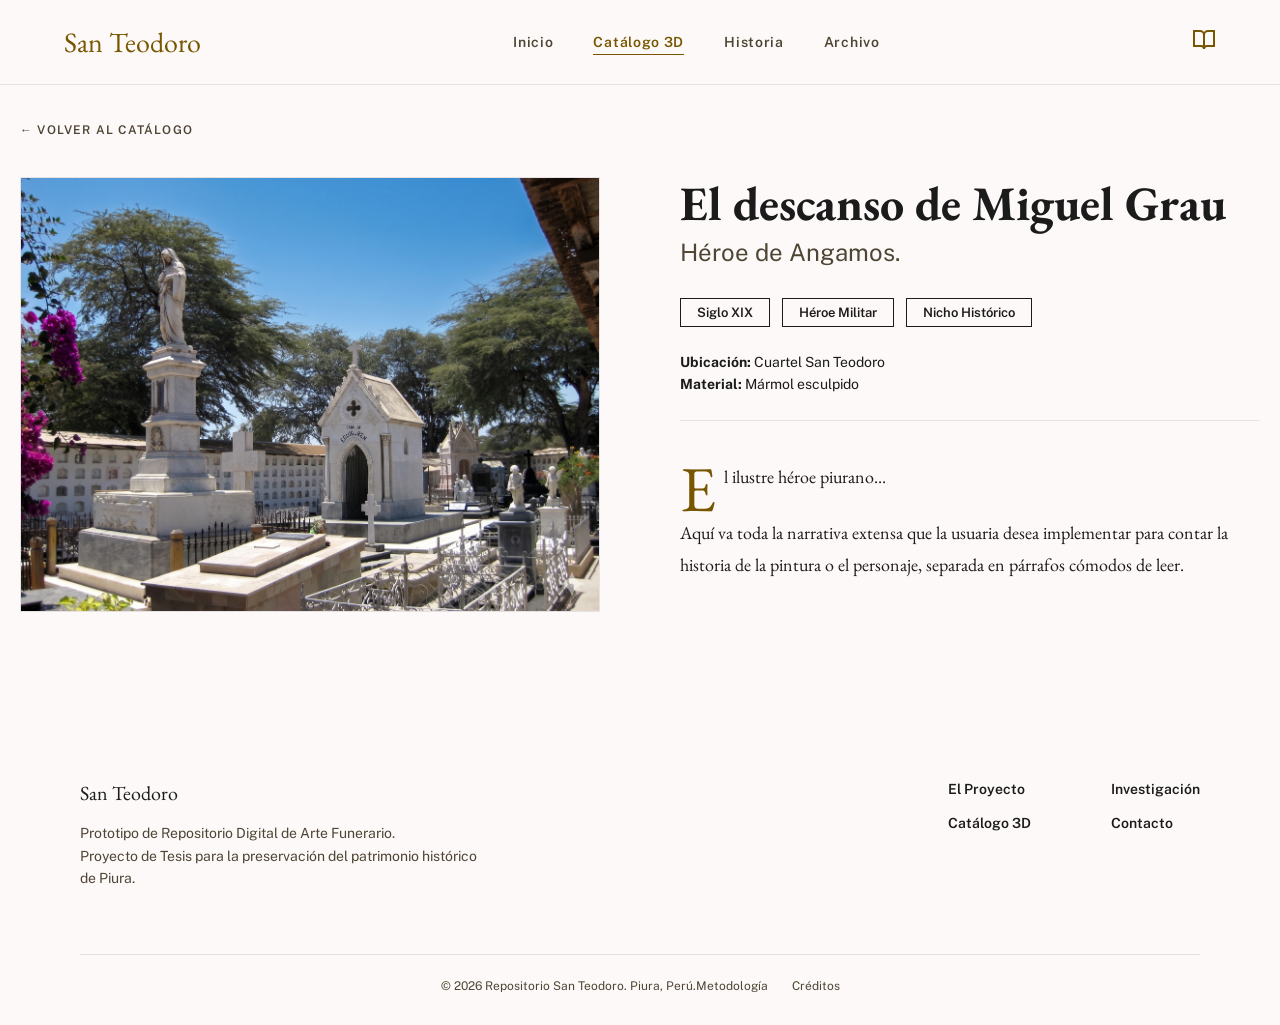
==== nicho.html @ 1ec659ae "Agregando nicho.html" ====
<!doctype html>
<html lang="es">
   <head>
      <meta charset="UTF-8" />
      <meta name="viewport" content="width=device-width, initial-scale=1.0" />
      <title>Mausoleo Eguiguren - San Teodoro</title>

      <link rel="preconnect" href="https://fonts.googleapis.com" />
      <link rel="preconnect" href="https://fonts.gstatic.com" crossorigin />
      <link
         href="https://fonts.googleapis.com/css2?family=EB+Garamond:wght@500&family=Public+Sans:wght@400;600&display=swap"
         rel="stylesheet"
      />
      <link rel="stylesheet" href="css/styles.css" />
   </head>

   <body class="grid-container">
      <header class="header">
         <div class="header__logo">San Teodoro</div>
         <nav class="header__nav nav">
            <ul class="nav__list">
               <li class="nav__item">
                  <a href="index.html" class="nav__link">Inicio</a>
               </li>
               <li class="nav__item">
                  <a href="index.html" class="nav__link nav__link--active"
                     >Catálogo 3D</a
                  >
               </li>
               <li class="nav__item">
                  <a href="#" class="nav__link">Historia</a>
               </li>
               <li class="nav__item">
                  <a href="#" class="nav__link">Archivo</a>
               </li>
            </ul>
         </nav>
         <div class="header__icon">
            <svg
               width="24"
               height="24"
               viewBox="0 0 24 24"
               fill="none"
               stroke="currentColor"
               stroke-width="2"
            >
               <path d="M2 3h6a4 4 0 0 1 4 4v14a3 3 0 0 0-3-3H2z"></path>
               <path d="M22 3h-6a4 4 0 0 0-4 4v14a3 3 0 0 1 3-3h7z"></path>
            </svg>
         </div>
      </header>
      <main class="main">
         <section class="narrative">
            <div class="narrative__container">
               <a href="index.html" class="artwork__back"
                  >&larr; VOLVER AL CATÁLOGO</a
               >

               <div class="narrative__grid">
                  <div class="narrative__media">
                     <img
                        src="img/fondo-cementerio.png"
                        alt="Nicho de un ilustre"
                        class="narrative__img"
                     />
                  </div>

                  <div class="narrative__content">
                     <h1 class="narrative__title">
                        El descanso de Miguel Grau
                     </h1>
                     <span class="narrative__subtitle">Héroe de Angamos.</span>

                     <div class="narrative__tags">
                        <span class="tag">Siglo XIX</span>
                        <span class="tag">Héroe Militar</span>
                        <span class="tag">Nicho Histórico</span>
                     </div>

                     <div class="narrative__brief">
                        <p><strong>Ubicación:</strong> Cuartel San Teodoro</p>
                        <p><strong>Material:</strong> Mármol esculpido</p>
                     </div>

                     <div class="narrative__story">
                        <p>
                           <span class="dropcap">E</span>l ilustre héroe
                           piurano...
                        </p>
                        <p>
                           Aquí va toda la narrativa extensa que la usuaria
                           desea implementar para contar la historia de la
                           pintura o el personaje, separada en párrafos cómodos
                           de leer.
                        </p>
                     </div>
                  </div>
               </div>
            </div>
         </section>
      </main>
      <footer class="footer">
         <div class="footer__container">
            <div class="footer__top">
               <div class="footer__brand">
                  <span class="footer__logo">San Teodoro</span>
                  <p class="footer__text">
                     Prototipo de Repositorio Digital de Arte Funerario.<br />Proyecto
                     de Tesis para la preservación del patrimonio histórico de
                     Piura.
                  </p>
               </div>
               <div class="footer__links-wrapper">
                  <ul class="footer__list">
                     <li><a href="#" class="footer__link">El Proyecto</a></li>
                     <li><a href="#" class="footer__link">Catálogo 3D</a></li>
                  </ul>
                  <ul class="footer__list">
                     <li><a href="#" class="footer__link">Investigación</a></li>
                     <li><a href="#" class="footer__link">Contacto</a></li>
                  </ul>
               </div>
            </div>
            <div class="footer__bottom">
               <span class="footer__copy"
                  >© 2026 Repositorio San Teodoro. Piura, Perú.</span
               >
               <div class="footer__legal">
                  <a href="#">Metodología</a>
                  <a href="#">Créditos</a>
               </div>
            </div>
         </div>
      </footer>
   </body>
</html>
---- css/styles.css ----
/* ==========================================================================
   1. TOKENS DE DISEÑO (Extraídos de tu DESIGN.md)
   ========================================================================== */
:root {
   /* Paleta de Colores */
   --color-background: #fcf9f8; /* Crema (Fondo principal) */
   --color-text-main: #1c1b1b; /* Negro Tipográfico */
   --color-text-muted: #4f4535; /* Gris oscuro */
   --color-primary-gold: #785600; /* Dorado Antiguo */
   --color-border-marble: #e5e2e1; /* Gris Mármol para líneas */

   /* Tipografías */
   --font-serif: "EB Garamond", serif; /* Para Títulos */
   --font-sans: "Public Sans", sans-serif; /* Para Textos y Menús */
}

* {
   margin: 0;
   padding: 0;
   box-sizing: border-box;
}

html,
body {
   height: 100%;
   background-color: var(--color-background); /* Aplicamos el tono Crema */
   color: var(--color-text-main);
   scroll-behavior: smooth;
}

/* ==========================================================================
   2. EL GRID GLOBAL (El cascarón de Dalto)
   ========================================================================== */
.grid-container {
   display: grid;
   grid-template-columns: 1fr;
   grid-template-rows: auto 1fr auto;
   min-height: 100vh;
   grid-template-areas:
      "header"
      "main"
      "footer";
}

/* Dejamos el Main y Footer con bordes temporales para no perderlos de vista */
/* .main {
   grid-area: main;
   border: 2px dashed #b3b3b3;
   padding: 20px;
   text-align: center;
} */

/* ==========================================================================
   3. ESTILOS DEL HEADER REAL
   ========================================================================== */
.header {
   grid-area: header;

   /* Efecto Pergamino/Glassmorphism pedido en tu DESIGN.md */
   background-color: rgba(252, 249, 248, 0.9);
   backdrop-filter: blur(20px);
   border-bottom: 1px solid var(--color-border-marble);

   /* Lo mantenemos pegado arriba al hacer scroll */
   position: fixed;
   top: 0;
   z-index: 1000;
   width: 100%;
   left: 0;

   /* FLEXBOX: Distribuye Logo(Izq), Menú(Centro) e Ícono(Der) */
   display: flex;
   justify-content: space-between;
   align-items: center;

   /* Espaciado interno según tu regla de "Aire" (Whitespace) */
   padding: 24px 64px;

   transition:
      background-color 0.3s ease,
      padding 0.3s ease,
      box-shadow 0.3s ease;
}

/* Esta clase se agregará dinámicamente con JavaScript */
.header--scrolled {
   background-color: rgba(
      252,
      249,
      248,
      0.98
   ); /* Casi sólido para que no se mezcle con el texto al bajar */
   padding: 16px 64px; /* Lo hacemos ligeramente más delgado */
   box-shadow: 0 4px 30px rgba(0, 0, 0, 0.08); /* Le damos una sombra elegante */
}

/* El Logo a la izquierda */
.header__logo {
   font-family: var(--font-serif);
   font-size: 28px;
   color: var(--color-primary-gold);
}

/* El Menú central */
.nav__list {
   display: flex;
   gap: 40px; /* Separación amplia y elegante entre enlaces */
   list-style: none;
}

.nav__link {
   font-family: var(--font-sans);
   font-size: 14px;
   font-weight: 600;
   color: var(--color-text-muted);
   text-decoration: none;
   letter-spacing: 0.05em;
   padding-bottom: 4px;
   transition: color 0.3s ease;
}

.nav__link:hover {
   color: var(--color-primary-gold);
}

/* El estilo de la página activa ("Inicio") con la línea dorada abajo */
.nav__link--active {
   color: var(--color-primary-gold);
   border-bottom: 1px solid var(--color-primary-gold);
}

/* El ícono a la derecha */
.header__icon svg {
   color: var(--color-primary-gold);
   cursor: pointer;
}

/* ==========================================================================
   4. HERO SECTION (Portada Principal)
   ========================================================================== */
.hero {
   position: relative; /* Necesario para posicionar el overlay (capa oscura) */
   min-height: 85vh;

   /* Imagen de fondo temporal (luego la cambias por tu foto local) */
   background-image: url("../img/fondo-cementerio.png");
   background-size: cover;
   background-position: center;

   /* FLEXBOX: Centra todo el bloque de texto */
   display: flex;
   justify-content: center;
   align-items: center;
   text-align: center;

   /* Quitamos cualquier borde o padding residual del contenedor grid anterior */
   margin: 0;
}

/* Capa de degradado (Gradient) para que el texto resalte y la imagen se funda con el fondo Crema abajo */
.hero__overlay {
   position: absolute;
   top: 0;
   left: 0;
   width: 100%;
   height: 100%;
   background: linear-gradient(
      to bottom,
      rgba(28, 27, 27, 0.6) 0%,
      /* Oscuro arriba */ rgba(28, 27, 27, 0.4) 65%,
      /* Medio oscuro al centro */ var(--color-background) 100%
         /* Termina fundiéndose con tu color Crema del DESIGN.md */
   );
   z-index: 1; /* Lo pone sobre la imagen, pero detrás del texto */
}

/* Contenedor del texto */
.hero__content {
   position: relative;
   z-index: 2; /* Lo pone por encima de la capa oscura */
   max-width: 800px;
   padding: 0 20px;
   color: var(--color-background); /* Texto claro */

   display: flex;
   flex-direction: column;
   align-items: center;
   gap: 16px; /* Espaciado entre elementos */
}

/* Tipografía de la etiqueta pequeña */
.hero__label {
   font-family: var(--font-sans);
   font-size: 14px;
   font-weight: 600;
   letter-spacing: 0.1em;
   color: var(--color-primary-gold);
}

/* Tipografía del título principal */
.hero__title {
   font-family: var(--font-serif);
   font-size: 44px;
   font-weight: 500;
   font-style: italic; /* Le da el toque elegante de tu captura */
   line-height: 1.1;
   margin-bottom: 8px;
}

/* Tipografía del párrafo */
.hero__text {
   font-family: var(--font-sans);
   font-size: 16px;
   line-height: 1.6;
   max-width: 650px;
   margin-bottom: 24px;
}

/* ==========================================================================
   5. BOTONES (Según DESIGN.md: 0px radius, estilo solemne)
   ========================================================================== */
.hero__actions {
   display: flex;
   gap: 16px; /* Separación entre los dos botones */
}

.btn {
   font-family: var(--font-sans);
   font-size: 14px;
   font-weight: 600;
   text-decoration: none;
   padding: 14px 32px;
   cursor: pointer;
   transition: all 0.3s ease;
   border-radius: 0; /* Clave de tu diseño: bordes completamente rectos */
}

/* Botón Principal (Fondo dorado) */
.btn--primary {
   background-color: var(--color-primary-gold);
   color: var(--color-background);
   border: 1px solid var(--color-primary-gold);
}

.btn--primary:hover {
   background-color: #614600; /* Un dorado un poco más oscuro */
   border-color: #614600;
}

/* Botón Secundario (Fondo transparente / "Ghost") */
.btn--secondary {
   background-color: rgba(
      255,
      255,
      255,
      0.1
   ); /* Ligeramente blanco transparente */
   color: var(--color-background);
   backdrop-filter: blur(5px);
   border: 1px solid rgba(255, 255, 255, 0.4);
}

.btn--secondary:hover {
   background-color: rgba(255, 255, 255, 0.2);
   border-color: var(--color-background);
}

/* ==========================================================================
   6. ABOUT SECTION (Un Museo a Cielo Abierto)
   ========================================================================== */
.about {
   /* Le damos bastante "aire" (espacio) arriba y abajo, según pide tu DESIGN.md */
   padding: 100px 20px;
   background-color: var(--color-background);

   /* Flexbox aquí nos sirve para centrar el contenedor principal en la pantalla */
   display: flex;
   justify-content: center;
}

.about__container {
   max-width: 1000px;
   width: 100%;

   /* FLEXBOX CARDINAL: Pone la columna de imagen y la de texto lado a lado */
   display: flex;
   align-items: center; /* Las centra verticalmente entre sí */
   gap: 80px; /* Una separación elegante entre la foto y el texto */
}

/* --- COLUMNA IZQUIERDA (Imagen) --- */
.about__image-wrapper {
   position: relative;
   flex: 0 0 40%; /* Le decimos que ocupe exactamente el 40% del ancho disponible */
}

/* El recuadro temporal (mientras pones tu foto real con la etiqueta <img>) */
.about__img-placeholder {
   position: relative;
   z-index: 2;
   background-color: #e5e5e5;
   height: 500px;
   display: flex;
   justify-content: center;
   align-items: center;
   color: var(--color-text-muted);
   border: 1px solid var(--color-border-marble);
   padding: 10px; /* Simula el paspartú blanco del diseño */
   background-clip: content-box;
}

/* El marco dorado decorativo desfasado */
.about__image-frame {
   position: absolute;
   top: 20px; /* Lo empuja hacia abajo */
   left: 20px; /* Lo empuja hacia la derecha */
   width: 100%;
   height: 100%;
   border: 1px solid var(--color-primary-gold);
   z-index: 1; /* Se queda por debajo de la foto */
}

/* --- COLUMNA DERECHA (Texto) --- */
.about__content {
   flex: 1; /* Le decimos que ocupe el resto del espacio disponible (el 60% restante) */
   display: flex;
   flex-direction: column;
   gap: 24px; /* Separación uniforme entre título, párrafos y estadísticas */
}

.about__title {
   font-family: var(--font-serif);
   font-size: 32px;
   font-weight: 500;
   color: var(--color-text-main);
}

.about__text {
   font-family: var(--font-sans);
   font-size: 16px;
   color: var(--color-text-muted);
   line-height: 1.8;
}

/* --- ESTADÍSTICAS --- */
.about__stats {
   display: flex;
   gap: 60px; /* Separa los dos bloques de números */
   margin-top: 20px;
   border-left: 2px solid var(--color-primary-gold); /* La línea dorada vertical a la izquierda */
   padding-left: 24px;
}

.stat {
   display: flex;
   flex-direction: column;
   gap: 4px;
}

/* .stat__number {
   font-family: var(--font-serif);
   font-size: 28px;
   color: var(--color-primary-gold);
} */

.stat__label {
   font-family: var(--font-sans);
   font-size: 14px;
   text-transform: uppercase;
   letter-spacing: 0.05em;
   font-weight: 600;
   color: var(--color-text-muted);
}

/* ==========================================================================
   7. CATALOG SECTION (Personajes Ilustres)
   ========================================================================== */
.catalog {
   /* stack-lg: Espaciado generoso entre secciones */
   padding: 80px 20px;
   background-color: var(--color-background);
   display: flex;
   flex-direction: column;
   align-items: center;
   gap: 50px; /* Distancia entre la cabecera y la cuadrícula de tarjetas */
}

.catalog__header {
   text-align: center;
   display: flex;
   flex-direction: column;
   align-items: center;
   gap: 12px;
}

.catalog__subtitle {
   font-family: var(--font-sans);
   font-size: 12px;
   font-weight: 600;
   letter-spacing: 0.1em;
   color: var(--color-text-muted);
}

.catalog__title {
   font-family: var(--font-serif);
   font-size: 36px;
   font-weight: 500;
   color: var(--color-text-main);
}

/* La línea dorada decorativa debajo del título */
.catalog__divider {
   width: 60px;
   height: 1px;
   background-color: var(--color-primary-gold);
}

/* --- LA CUADRÍCULA (CSS Grid) --- */
.catalog__grid {
   display: grid;
   /* Divide el espacio en 3 columnas exactamente iguales (1fr cada una) */
   grid-template-columns: repeat(3, 1fr);
   gap: 32px; /* Gutter exacto de tu DESIGN.md */
   max-width: 1200px; /* Ancho máximo permitido para el contenedor */
   width: 100%;
}

/* --- LA TARJETA --- */
.card {
   background-color: #f6f3f2; /* Un tono sutil para separar la tarjeta del fondo */
   border: 1px solid var(--color-border-marble); /* Línea fina Gris Mármol */
   border-radius: 0; /* Esquinas completamente rectas (0px) */

   /* FLEXBOX: Organiza el contenido interno en una columna vertical */
   display: flex;
   flex-direction: column;
   transition: border-color 0.3s ease; /* Transición suave para el hover */
}

/* Efecto interactivo del manual de estilos */
.card:hover {
   border-color: var(--color-primary-gold); /* Cambia a dorado antiguo */
}

/* Contenedor de la foto dentro de la tarjeta */
.card__image-wrapper {
   width: 100%;
   padding: 10px 10px 0 10px; /* "Aire" interno para que la imagen flote */
}

.card__img-placeholder {
   background-color: #e5e2e1;
   height: 380px;
   display: flex;
   justify-content: center;
   align-items: center;
   font-family: var(--font-sans);
   font-size: 12px;
   color: var(--color-text-muted);
   font-weight: 600;
}

/* Bloque de textos e información */
.card__content {
   padding: 24px;
   display: flex;
   flex-direction: column;
   gap: 12px;
   flex-grow: 1; /* Hace que el contenido se estire para que todas las tarjetas midan lo mismo */
}

/* Jerarquía Académica: Categoría en mayúsculas y dorado */
.card__category {
   font-family: var(--font-sans);
   font-size: 12px;
   font-weight: 600;
   letter-spacing: 0.05em;
   color: var(--color-primary-gold);
}

.card__name {
   font-family: var(--font-serif);
   font-size: 20px;
   font-weight: 500;
   color: var(--color-text-main);
}

.card__description {
   font-family: var(--font-sans);
   font-size: 15px;
   color: var(--color-text-muted);
   line-height: 1.6;
   margin-bottom: 8px;
}

/* Enlace "Ver Biografía" */
.card__link {
   font-family: var(--font-sans);
   font-size: 14px;
   font-weight: 600;
   color: var(--color-primary-gold);
   text-decoration: none;

   /* TRUCO FLEXBOX: Empuja automáticamente este enlace al fondo de la tarjeta, 
       haciendo que todos los enlaces queden perfectamente alineados abajo */
   margin-top: auto;

   display: inline-flex;
   align-items: center;
   transition: color 0.3s ease;
}

.card__link:hover {
   color: var(--color-text-main);
}

/* ==========================================================================
   8. CTA SECTION (Únase a la Preservación)
   ========================================================================== */
.cta {
   background-color: #ffffff; /* Blanco puro para crear una franja de contraste sutil */
   padding: 75px 20px;
   border-top: 1px solid var(--color-border-marble);
   border-bottom: 1px solid var(--color-border-marble);

   /* Flexbox para centrar el contenedor horizontalmente */
   display: flex;
   justify-content: center;
}

.cta__container {
   max-width: 800px; /* Hacemos la caja angosta para que el texto salte a dos líneas elegantes */

   /* FLEXBOX: Apila título, texto y enlace al centro */
   display: flex;
   flex-direction: column;
   align-items: center;
   text-align: center;
   gap: 24px;
}

.cta__title {
   font-family: var(--font-serif);
   font-size: 36px;
   font-style: italic; /* El toque elegante del título */
   font-weight: 500;
   color: var(--color-text-main);
}

.cta__text {
   font-family: var(--font-sans);
   font-size: 15px;
   color: var(--color-text-muted);
   line-height: 1.6;
}

/* El botón de texto sin bordes, solo con la línea inferior */
.cta__link {
   font-family: var(--font-sans);
   font-size: 13px;
   font-weight: 600;
   color: var(--color-primary-gold);
   text-decoration: none;
   text-transform: uppercase;
   letter-spacing: 0.1em;

   /* Creamos la línea inferior usando border, no underline, para mayor control */
   border-bottom: 1.5px solid var(--color-primary-gold);
   padding-bottom: 6px;
   margin-top: 16px;
   transition: all 0.3s ease;
}

.cta__link:hover {
   color: var(--color-text-main);
   border-color: var(--color-text-main);
}

/* ==========================================================================
   9. FOOTER (Pie de página)
   ========================================================================== */
.footer {
   grid-area: footer; /* Lo mantiene en su área del grid principal */
   background-color: var(--color-background);
   display: flex;
   justify-content: center;
   padding: 64px 20px 32px 20px;
}

.footer__container {
   max-width: 1120px;
   width: 100%;
   display: flex;
   flex-direction: column;
   gap: 64px; /* Separación entre el bloque de arriba y los créditos de abajo */
}

/* --- BLOQUE SUPERIOR (Marca y Links) --- */
.footer__top {
   display: flex;
   justify-content: space-between;
   align-items: flex-start;
}

.footer__brand {
   display: flex;
   flex-direction: column;
   gap: 16px;
   max-width: 400px;
}

.footer__logo {
   font-family: var(--font-serif);
   font-size: 20px;
   color: var(--color-text-main);
}

.footer__text {
   font-family: var(--font-sans);
   font-size: 14px;
   color: var(--color-text-muted);
   line-height: 1.6;
}

/* --- COLUMNAS DE ENLACES --- */
.footer__links-wrapper {
   display: flex;
   gap: 80px; /* Separación entre las dos columnas de links */
}

.footer__list {
   list-style: none;
   display: flex;
   flex-direction: column;
   gap: 16px;
   padding: 0;
   margin: 0;
}

.footer__link {
   font-family: var(--font-sans);
   font-size: 14px;
   font-weight: 600;
   color: var(--color-text-main);
   text-decoration: none;
   transition: color 0.3s ease;
}

.footer__link:hover {
   color: var(--color-primary-gold);
}

/* --- BLOQUE INFERIOR (Legales y Copyright) --- */
.footer__bottom {
   display: flex;
   justify-content: center;
   border-top: 1px solid var(--color-border-marble); /* Línea gris fina */
   padding-top: 24px;
   font-family: var(--font-sans);
   font-size: 12px;
   color: var(--color-text-muted);
}

.footer__legal {
   display: flex;
   gap: 24px;
}

.footer__legal a {
   color: inherit;
   text-decoration: none;
   transition: color 0.3s ease;
}

.footer__legal a:hover {
   color: var(--color-primary-gold);
}

/* ==========================================================================
   10. ARTWORK SECTION (Página interna de la obra)
   ========================================================================== */
.artwork {
   padding: 60px 20px 100px 20px;
   display: flex;
   justify-content: center;
}

.artwork__container {
   max-width: 1200px;
   width: 100%;
}

/* El enlace superior para regresar */
.artwork__back {
   display: inline-block;
   font-family: var(--font-sans);
   font-size: 12px;
   font-weight: 600;
   color: var(--color-text-muted);
   text-decoration: none;
   letter-spacing: 0.1em;
   margin-bottom: 40px;
   transition: color 0.3s ease;
}

.artwork__back:hover {
   color: var(--color-primary-gold);
}

/* El Grid a 2 columnas */
.artwork__grid {
   display: grid;
   /* La columna izquierda es ligeramente más ancha que la derecha */
   grid-template-columns: 1.2fr 1fr;
   gap: 60px;
   align-items: start;
}

/* --- COLUMNA IZQUIERDA (Visor 3D) --- */
.artwork__media {
   display: flex;
   flex-direction: column;
   gap: 12px;
}

.artwork__media iframe {
   background-color: #e5e2e1;
   border: 1px solid var(--color-border-marble);
}

.artwork__media-caption {
   font-family: var(--font-sans);
   font-size: 11px;
   color: var(--color-text-muted);
   letter-spacing: 0.05em;
   text-transform: uppercase;
}

/* --- COLUMNA DERECHA (Textos y Datos) --- */
.artwork__details {
   display: flex;
   flex-direction: column;
}

.artwork__category {
   font-family: var(--font-sans);
   font-size: 12px;
   font-weight: 600;
   color: var(--color-primary-gold);
   letter-spacing: 0.1em;
   margin-bottom: 8px;
}

.artwork__title {
   font-family: var(--font-serif);
   font-size: 40px;
   font-weight: 500;
   color: var(--color-text-main);
   line-height: 1.1;
   margin-bottom: 24px;
}

/* Etiqueta de Conservación */
.artwork__status {
   display: inline-flex;
   align-items: center;
   gap: 8px;
   background-color: var(--color-border-marble);
   padding: 8px 12px;
   font-family: var(--font-sans);
   font-size: 11px;
   font-weight: 600;
   color: var(--color-text-muted);
   margin-bottom: 40px;
   align-self: flex-start;
}

.status-dot {
   width: 8px;
   height: 8px;
   background-color: var(--color-primary-gold);
   border-radius: 50%;
}

/* Evolución de los Metadatos a estilo ARCA */
.artwork__meta {
   display: grid;
   grid-template-columns: 1fr 1fr; /* Dos columnas de datos */
   gap: 0 40px; /* Separación horizontal */
   border-top: 1px solid var(--color-border-marble);
   margin-bottom: 40px;
   padding: 0;
}

.meta-item {
   display: flex;
   flex-direction: column;
   gap: 8px;
   padding: 20px 0;
   border-bottom: 1px solid var(--color-border-marble);
}

.meta-label {
   font-family: var(--font-sans);
   font-size: 12px;
   font-weight: 600;
   color: var(--color-text-main); /* Más oscuro como en ARCA */
}

.meta-value {
   font-family: var(--font-sans);
   font-size: 14px;
   color: var(--color-primary-gold); /* Datos en color para resaltar */
}

/* Reseña Histórica */
.artwork__description h3 {
   font-family: var(--font-serif);
   font-size: 24px;
   font-weight: 500;
   color: var(--color-text-main);
   margin-bottom: 16px;
}

.artwork__description p {
   font-family: var(--font-sans);
   font-size: 15px;
   color: var(--color-text-muted);
   line-height: 1.8;
}

/* ==========================================================================
   12. LOCATION SECTION (Google Maps Full-Width)
   ========================================================================== */
.location {
   padding-top: 80px; /* Espacio generoso arriba */
   background-color: #ffffff; /* Fondo blanco de contraste */
   border-top: 1px solid var(--color-border-marble); /* Línea divisoria */
   display: flex;
   flex-direction: column;
   align-items: center;
   gap: 50px; /* Distancia entre el texto de arriba y el mapa */
}

/* Cabecera centrada */
.location__header {
   max-width: 800px; /* Limitamos el ancho del texto para que no se estire feo */
   width: 100%;
   text-align: center;
   padding: 0 20px;
   display: flex;
   flex-direction: column;
   align-items: center;
   gap: 16px;
}

/* Contenedor del mapa que rompe los márgenes y va de borde a borde */
.location__map-full {
   width: 100%;
   line-height: 0; /* Elimina un pequeño espacio en blanco residual debajo del iframe */
}

.location__map-full iframe {
   width: 100%;
   border-top: 1px solid var(--color-border-marble);
   border-bottom: 1px solid var(--color-border-marble);
   box-shadow: inset 0 4px 20px rgba(0, 0, 0, 0.02); /* Sombra interna sutil */
}

/* ==========================================================================
   FILTROS DEL CATÁLOGO
   ========================================================================== */
.catalog__filters {
   display: flex;
   justify-content: center;
   gap: 15px;
   margin-bottom: 40px;
}

.filter-btn {
   padding: 8px 20px;
   background-color: transparent;
   border: 1px solid var(--color-primary-gold);
   color: var(--color-text-main);
   font-family: var(--font-sans);
   font-size: 14px;
   font-weight: 600;
   border-radius: 4px;
   cursor: pointer;
   transition: all 0.3s ease;
}

.filter-btn:hover,
.filter-btn--active {
   background-color: var(--color-primary-gold);
   color: #fff;
}

/* Clase para ocultar tarjetas con JS */
.card.hidden {
   display: none;
}

/* ==========================================================================
   14. NARRATIVE SECTION (Plantilla para Nichos - Estilo Revista)
   ========================================================================== */
.narrative {
   padding: 120px 20px 100px 20px;
   display: flex;
   justify-content: center;
}

.narrative__container {
   max-width: 1400px; /* Un poco más ancho para dar respiro a la imagen grande */
   width: 100%;
}

.narrative__grid {
   display: grid;
   grid-template-columns: 1fr 1fr; /* Mitad imagen, mitad texto */
   gap: 80px;
   align-items: start; /* Vital para que el sticky funcione */
}

/* La magia para que la imagen acompañe la lectura */
.narrative__media {
   position: sticky;
   top: 120px; /* Se queda pegada debajo del Header */
}

.narrative__img {
   width: 100%;
   height: auto;
   max-height: 75vh;
   object-fit: cover;
   border: 1px solid var(--color-border-marble);
}

.narrative__title {
   font-family: var(--font-serif);
   font-size: 48px;
   color: var(--color-text-main);
   line-height: 1.1;
   margin-bottom: 8px;
}

.narrative__subtitle {
   font-family: var(--font-sans);
   font-size: 24px;
   color: var(--color-text-muted);
   margin-bottom: 32px;
   display: block;
}

.narrative__tags {
   display: flex;
   gap: 12px;
   margin-bottom: 24px;
}

.tag {
   padding: 6px 16px;
   border: 1px solid var(--color-text-main);
   font-family: var(--font-sans);
   font-size: 13px;
   font-weight: 600;
}

.narrative__brief {
   font-family: var(--font-sans);
   font-size: 14px;
   line-height: 1.6;
   margin-bottom: 40px;
   padding-bottom: 24px;
   border-bottom: 1px solid var(--color-border-marble);
}

.narrative__story p {
   font-family: var(--font-serif);
   font-size: 18px; /* Letra un poco más grande para lectura prolongada */
   line-height: 1.8;
   color: var(--color-text-main);
   margin-bottom: 24px;
}

/* Letra capital (Opcional, como en el diseño de HA!) */
.dropcap {
   float: left;
   font-size: 64px;
   line-height: 48px;
   padding-top: 4px;
   padding-right: 8px;
   color: var(--color-primary-gold);
}
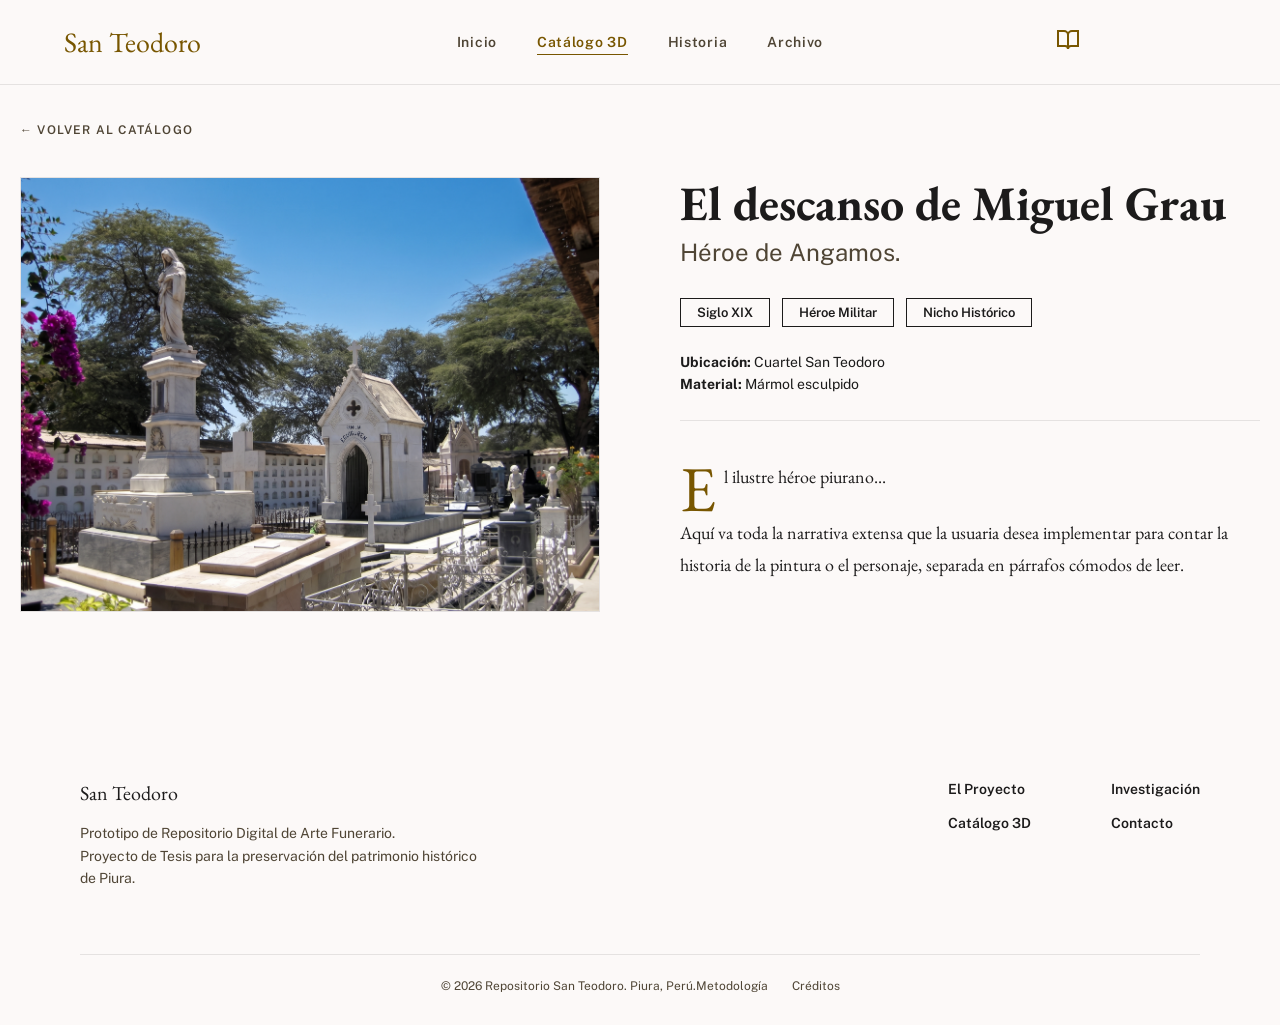
==== commit c26deb41: "redirigir nicho a nicho 1 con base de datos de obras" ====
--- a/nicho.html
+++ b/nicho.html
@@ -52,7 +52,7 @@
       <main class="main">
          <section class="narrative">
             <div class="narrative__container">
-               <a href="index.html" class="artwork__back"
+               <a href="index.html#catalogo" class="artwork__back"
                   >&larr; VOLVER AL CATÁLOGO</a
                >
 
@@ -132,5 +132,7 @@
             </div>
          </div>
       </footer>
+      <script src="js/data.js"></script>
+      <script src="js/main.js"></script>
    </body>
 </html>
--- a/css/styles.css
+++ b/css/styles.css
@@ -3,11 +3,12 @@
    ========================================================================== */
 :root {
    /* Paleta de Colores */
-   --color-background: #fcf9f8; /* Crema (Fondo principal) */
-   --color-text-main: #1c1b1b; /* Negro Tipográfico */
-   --color-text-muted: #4f4535; /* Gris oscuro */
-   --color-primary-gold: #785600; /* Dorado Antiguo */
-   --color-border-marble: #e5e2e1; /* Gris Mármol para líneas */
+   --color-background: #fcf9f8;
+   --color-text-main: #1c1b1b;
+   --color-text-muted: #4f4535;
+   --color-primary-gold: #785600; /* Dorado Antiguo (Para fondo claro) */
+   --color-gold-light: #e5b95c; /* NUEVO: Dorado Brillante (Para fondo oscuro) */
+   --color-border-marble: #e5e2e1;
 
    /* Tipografías */
    --font-serif: "EB Garamond", serif; /* Para Títulos */
@@ -22,7 +23,7 @@
 
 html,
 body {
-   height: 100%;
+   min-height: 100vh;
    background-color: var(--color-background); /* Aplicamos el tono Crema */
    color: var(--color-text-main);
    scroll-behavior: smooth;
@@ -41,14 +42,6 @@
       "main"
       "footer";
 }
-
-/* Dejamos el Main y Footer con bordes temporales para no perderlos de vista */
-/* .main {
-   grid-area: main;
-   border: 2px dashed #b3b3b3;
-   padding: 20px;
-   text-align: center;
-} */
 
 /* ==========================================================================
    3. ESTILOS DEL HEADER REAL
@@ -99,6 +92,11 @@
    font-family: var(--font-serif);
    font-size: 28px;
    color: var(--color-primary-gold);
+   width: 160px;
+}
+
+.header__icon {
+   width: 160px;
 }
 
 /* El Menú central */
@@ -166,12 +164,14 @@
    height: 100%;
    background: linear-gradient(
       to bottom,
-      rgba(28, 27, 27, 0.6) 0%,
-      /* Oscuro arriba */ rgba(28, 27, 27, 0.4) 65%,
-      /* Medio oscuro al centro */ var(--color-background) 100%
-         /* Termina fundiéndose con tu color Crema del DESIGN.md */
+      rgba(28, 27, 27, 0.85) 10%,
+      /* Más oscuro arriba para que el texto blanco y dorado explote */
+      rgba(28, 27, 27, 0.5) 45%,
+      /* Empujamos el degradado más abajo para mostrar más foto */
+      rgba(252, 249, 248, 0) 85%,
+      var(--color-background) 100%
    );
-   z-index: 1; /* Lo pone sobre la imagen, pero detrás del texto */
+   z-index: 1;
 }
 
 /* Contenedor del texto */
@@ -194,13 +194,13 @@
    font-size: 14px;
    font-weight: 600;
    letter-spacing: 0.1em;
-   color: var(--color-primary-gold);
+   color: var(--color-gold-light); /* Aplicamos el dorado brillante aquí */
 }
 
 /* Tipografía del título principal */
 .hero__title {
    font-family: var(--font-serif);
-   font-size: 44px;
+   font-size: 47px;
    font-weight: 500;
    font-style: italic; /* Le da el toque elegante de tu captura */
    line-height: 1.1;
@@ -210,9 +210,9 @@
 /* Tipografía del párrafo */
 .hero__text {
    font-family: var(--font-sans);
-   font-size: 16px;
+   font-size: 18px;
    line-height: 1.6;
-   max-width: 650px;
+   max-width: 750px;
    margin-bottom: 24px;
 }
 
@@ -382,7 +382,41 @@
    display: flex;
    flex-direction: column;
    align-items: center;
-   gap: 50px; /* Distancia entre la cabecera y la cuadrícula de tarjetas */
+   gap: 40px; /* Distancia entre la cabecera y la cuadrícula de tarjetas */
+}
+
+/* ==========================================================================
+   FILTROS DEL CATÁLOGO
+   ========================================================================== */
+.catalog__filters {
+   display: flex;
+   justify-content: center;
+   gap: 15px;
+   margin-bottom: 10px;
+}
+
+.filter-btn {
+   padding: 8px 20px;
+   background-color: transparent;
+   border: 1px solid var(--color-primary-gold);
+   color: var(--color-text-main);
+   font-family: var(--font-sans);
+   font-size: 14px;
+   font-weight: 600;
+   border-radius: 4px;
+   cursor: pointer;
+   transition: all 0.3s ease;
+}
+
+.filter-btn:hover,
+.filter-btn--active {
+   background-color: var(--color-primary-gold);
+   color: #fff;
+}
+
+/* Clase para ocultar tarjetas con JS */
+.card.hidden {
+   display: none;
 }
 
 .catalog__header {
@@ -448,16 +482,12 @@
    padding: 10px 10px 0 10px; /* "Aire" interno para que la imagen flote */
 }
 
-.card__img-placeholder {
-   background-color: #e5e2e1;
-   height: 380px;
-   display: flex;
-   justify-content: center;
-   align-items: center;
-   font-family: var(--font-sans);
-   font-size: 12px;
-   color: var(--color-text-muted);
-   font-weight: 600;
+/* Imagen real de la tarjeta */
+.card__img {
+   width: 100%;
+   height: 380px; /* La misma altura que le dimos al placeholder gris */
+   object-fit: cover; /* MAGIA: Recorta la imagen automáticamente para llenar la caja sin deformarse */
+   display: block; /* Evita pequeños márgenes invisibles debajo de la imagen */
 }
 
 /* Bloque de textos e información */
@@ -868,40 +898,6 @@
 }
 
 /* ==========================================================================
-   FILTROS DEL CATÁLOGO
-   ========================================================================== */
-.catalog__filters {
-   display: flex;
-   justify-content: center;
-   gap: 15px;
-   margin-bottom: 40px;
-}
-
-.filter-btn {
-   padding: 8px 20px;
-   background-color: transparent;
-   border: 1px solid var(--color-primary-gold);
-   color: var(--color-text-main);
-   font-family: var(--font-sans);
-   font-size: 14px;
-   font-weight: 600;
-   border-radius: 4px;
-   cursor: pointer;
-   transition: all 0.3s ease;
-}
-
-.filter-btn:hover,
-.filter-btn--active {
-   background-color: var(--color-primary-gold);
-   color: #fff;
-}
-
-/* Clase para ocultar tarjetas con JS */
-.card.hidden {
-   display: none;
-}
-
-/* ==========================================================================
    14. NARRATIVE SECTION (Plantilla para Nichos - Estilo Revista)
    ========================================================================== */
 .narrative {
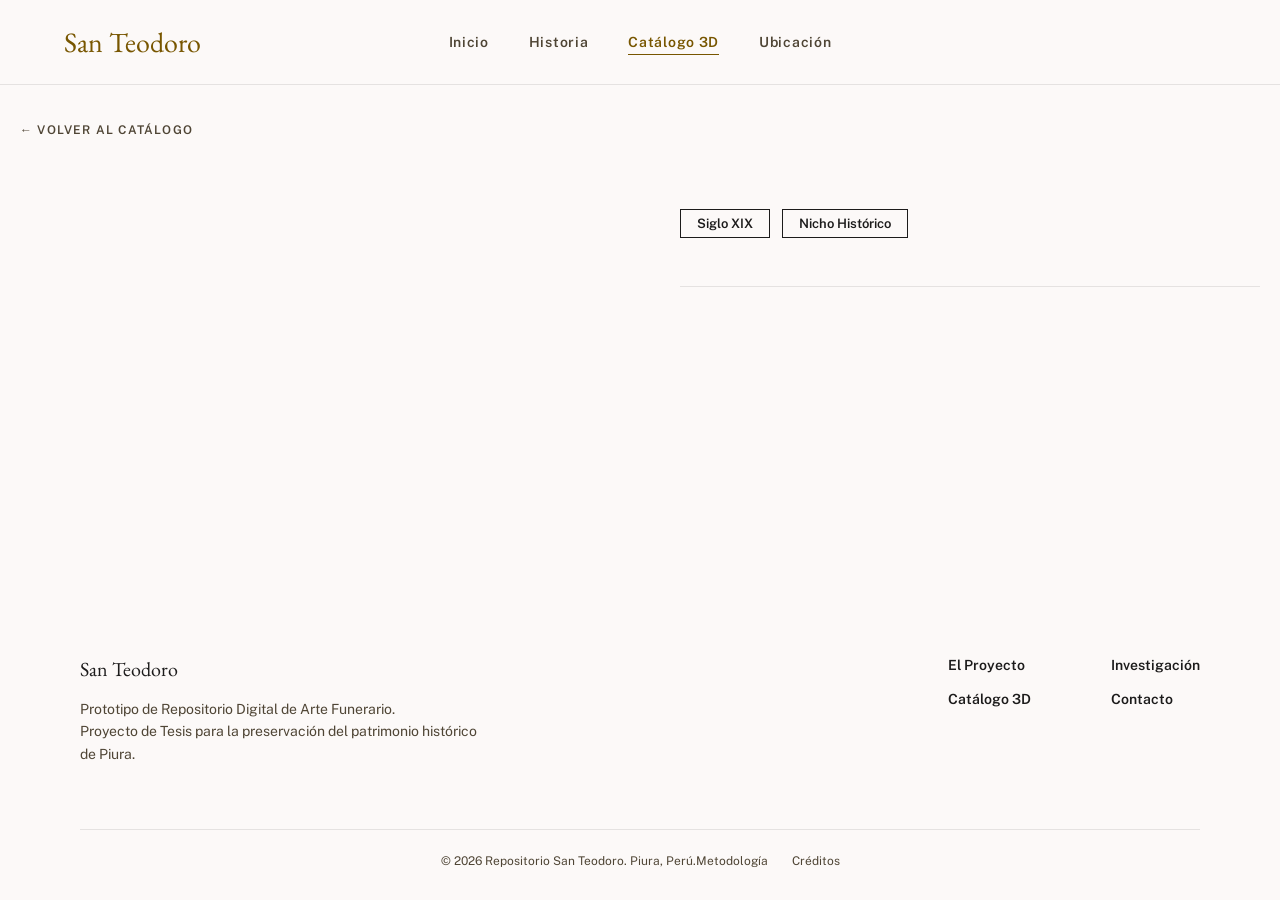
==== commit f684367b: "refactor: rediseño de arquitectura dinámica y eliminación de parpadeo visual (FOUC)" ====
--- a/nicho.html
+++ b/nicho.html
@@ -3,7 +3,7 @@
    <head>
       <meta charset="UTF-8" />
       <meta name="viewport" content="width=device-width, initial-scale=1.0" />
-      <title>Mausoleo Eguiguren - San Teodoro</title>
+      <title>Archivo San Teodoro</title>
 
       <link rel="preconnect" href="https://fonts.googleapis.com" />
       <link rel="preconnect" href="https://fonts.gstatic.com" crossorigin />
@@ -20,35 +20,26 @@
          <nav class="header__nav nav">
             <ul class="nav__list">
                <li class="nav__item">
-                  <a href="index.html" class="nav__link">Inicio</a>
+                  <a href="index.html#inicio" class="nav__link">Inicio</a>
                </li>
                <li class="nav__item">
-                  <a href="index.html" class="nav__link nav__link--active"
+                  <a href="index.html#historia" class="nav__link">Historia</a>
+               </li>
+               <li class="nav__item">
+                  <a
+                     href="index.html#catalogo"
+                     class="nav__link nav__link--active"
                      >Catálogo 3D</a
                   >
                </li>
                <li class="nav__item">
-                  <a href="#" class="nav__link">Historia</a>
-               </li>
-               <li class="nav__item">
-                  <a href="#" class="nav__link">Archivo</a>
+                  <a href="index.html#location" class="nav__link">Ubicación</a>
                </li>
             </ul>
          </nav>
-         <div class="header__icon">
-            <svg
-               width="24"
-               height="24"
-               viewBox="0 0 24 24"
-               fill="none"
-               stroke="currentColor"
-               stroke-width="2"
-            >
-               <path d="M2 3h6a4 4 0 0 1 4 4v14a3 3 0 0 0-3-3H2z"></path>
-               <path d="M22 3h-6a4 4 0 0 0-4 4v14a3 3 0 0 1 3-3h7z"></path>
-            </svg>
-         </div>
+         <div class="header__icon"></div>
       </header>
+
       <main class="main">
          <section class="narrative">
             <div class="narrative__container">
@@ -57,48 +48,25 @@
                >
 
                <div class="narrative__grid">
-                  <div class="narrative__media">
-                     <img
-                        src="img/fondo-cementerio.png"
-                        alt="Nicho de un ilustre"
-                        class="narrative__img"
-                     />
-                  </div>
+                  <div class="narrative__media"></div>
 
                   <div class="narrative__content">
-                     <h1 class="narrative__title">
-                        El descanso de Miguel Grau
-                     </h1>
-                     <span class="narrative__subtitle">Héroe de Angamos.</span>
+                     <h1 class="narrative__title"></h1>
+                     <span class="narrative__subtitle"></span>
 
                      <div class="narrative__tags">
                         <span class="tag">Siglo XIX</span>
-                        <span class="tag">Héroe Militar</span>
                         <span class="tag">Nicho Histórico</span>
                      </div>
 
-                     <div class="narrative__brief">
-                        <p><strong>Ubicación:</strong> Cuartel San Teodoro</p>
-                        <p><strong>Material:</strong> Mármol esculpido</p>
-                     </div>
-
-                     <div class="narrative__story">
-                        <p>
-                           <span class="dropcap">E</span>l ilustre héroe
-                           piurano...
-                        </p>
-                        <p>
-                           Aquí va toda la narrativa extensa que la usuaria
-                           desea implementar para contar la historia de la
-                           pintura o el personaje, separada en párrafos cómodos
-                           de leer.
-                        </p>
-                     </div>
+                     <div class="narrative__brief"></div>
+                     <div class="narrative__story"></div>
                   </div>
                </div>
             </div>
          </section>
       </main>
+
       <footer class="footer">
          <div class="footer__container">
             <div class="footer__top">
@@ -132,6 +100,7 @@
             </div>
          </div>
       </footer>
+
       <script src="js/data.js"></script>
       <script src="js/main.js"></script>
    </body>
--- a/css/styles.css
+++ b/css/styles.css
@@ -294,19 +294,17 @@
    flex: 0 0 40%; /* Le decimos que ocupe exactamente el 40% del ancho disponible */
 }
 
-/* El recuadro temporal (mientras pones tu foto real con la etiqueta <img>) */
-.about__img-placeholder {
+/* La foto real de la sección Historia */
+.about__img {
    position: relative;
-   z-index: 2;
-   background-color: #e5e5e5;
+   z-index: 2; /* Para que quede por encima del marco dorado */
+   width: 100%;
    height: 500px;
-   display: flex;
-   justify-content: center;
-   align-items: center;
-   color: var(--color-text-muted);
-   border: 1px solid var(--color-border-marble);
-   padding: 10px; /* Simula el paspartú blanco del diseño */
-   background-clip: content-box;
+   object-fit: cover; /* Para que la foto no se deforme */
+
+   /* El efecto visual de marco de fotografía antigua */
+   border: 10px solid var(--color-background);
+   outline: 1px solid var(--color-border-marble);
 }
 
 /* El marco dorado decorativo desfasado */
